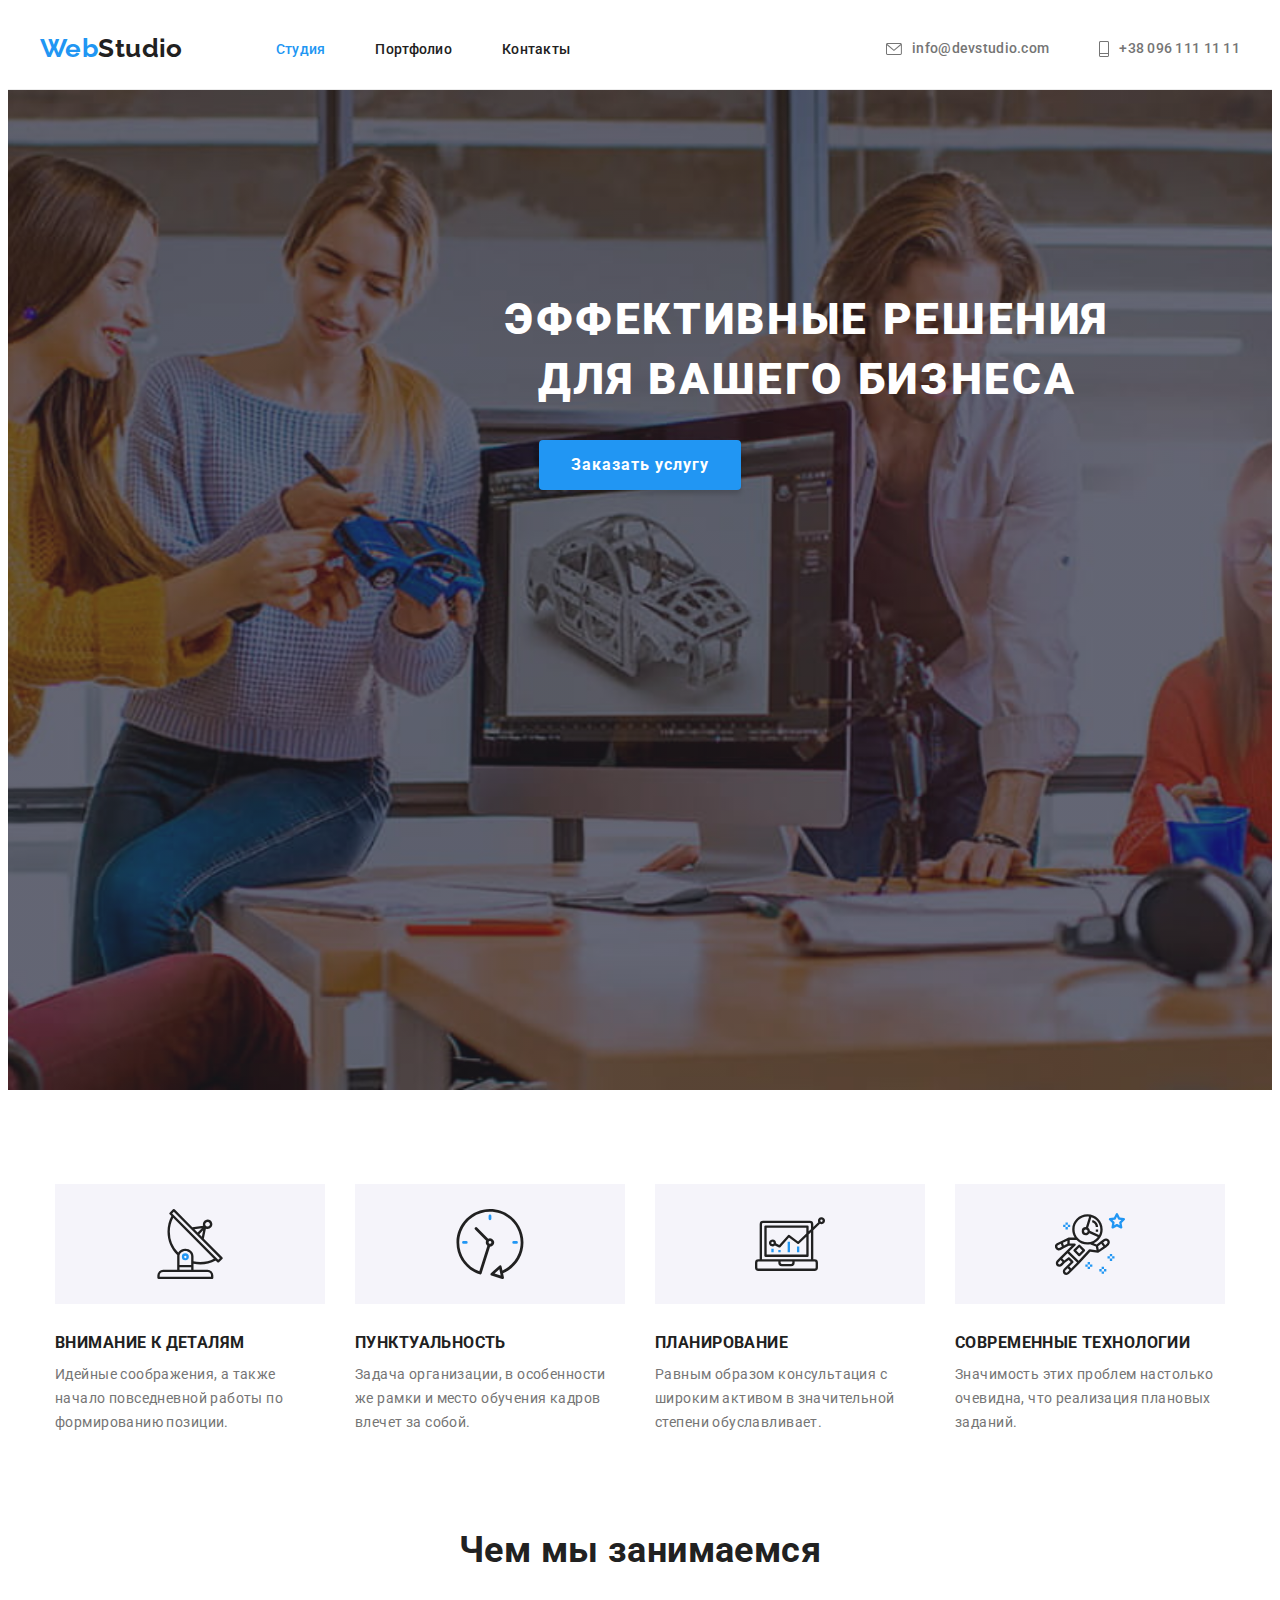
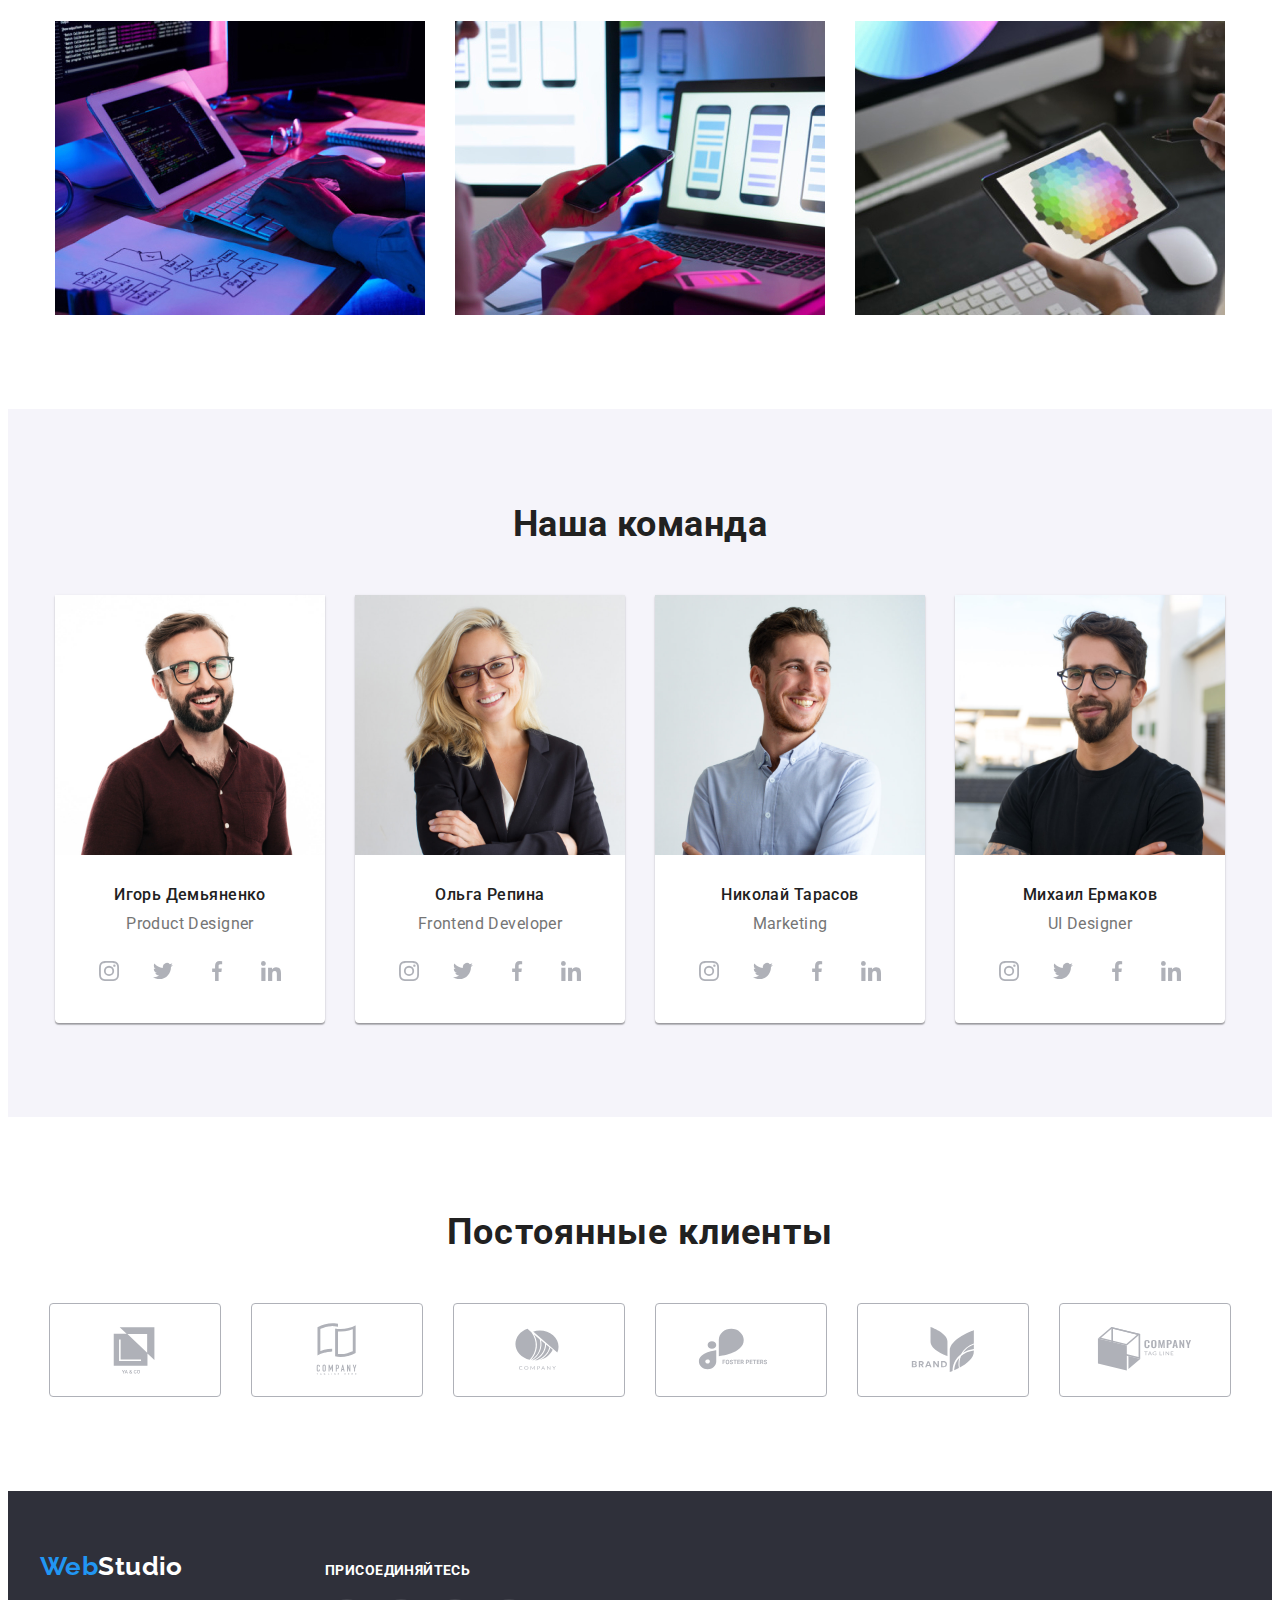
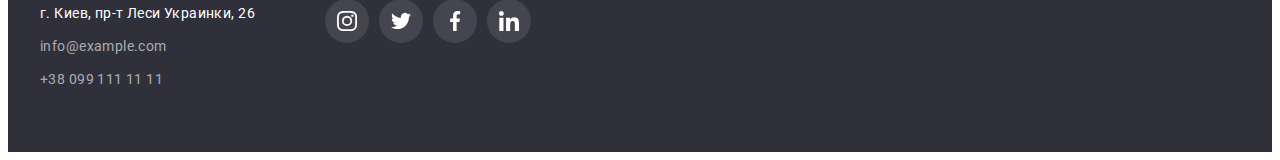
==== index.html @ 11eaf8f4 "Adds files from previous HW" ====
<!DOCTYPE html>
<html lang="ru">
<head>
  <meta charset="UTF-8">
  <meta http-equiv="X-UA-Compatible" content="IE=edge">
  <meta name="viewport" content="width=device-width, initial-scale=1.0">
  <title>Студия</title>
  <link rel="preconnect" href="https://fonts.googleapis.com">
  <link rel="preconnect" href="https://fonts.gstatic.com" crossorigin>
  <link href="https://fonts.googleapis.com/css2?family=Raleway:wght@700&family=Roboto:wght@400;500;700;900&display=swap" rel="stylesheet">
  <link rel="stylesheet" href="https://cdnjs.cloudflare.com/ajax/libs/modern-normalize/1.1.0/modern-normalize.min.css"
    integrity="sha512-wpPYUAdjBVSE4KJnH1VR1HeZfpl1ub8YT/NKx4PuQ5NmX2tKuGu6U/JRp5y+Y8XG2tV+wKQpNHVUX03MfMFn9Q=="
    crossorigin="anonymous" referrerpolicy="no-referrer" />
  <link rel="stylesheet" href="./css/styles.css">
</head>

<body>
      <header class="header">
        <div class="container header-wrap">
          <nav class="site-nav">
            <a href="./index.html" class="logo link"><span>Web</span>Studio</a>
            <ul class="nav-list list">
              <li class="nav-item"><a href="./index.html" class="nav-link link active-page">Cтудия</a></li>
              <li class="nav-item"><a href="./portfolio.html" class="nav-link link">Портфолио</a></li>
              <li class="nav-item"><a href="" class="nav-link link">Контакты</a></li>
            </ul>
          </nav>
          
          <ul class="header-contacts-list list">
            <li class="header-contacts-item">
              <a href="mailto:info@devstudio.com" class="header-contacts link">
                <svg class="contacts-icon" width="16" height="12">
                  <use href="./images/icons.svg#icon-envelope"></use>
                </svg>
                info@devstudio.com</a>
            </li>

            <li class="header-contacts-item">
              <a href="tel:+380961111111" class="header-contacts link">
                <svg class="contacts-icon" width="10" height="16">
                  <use href="./images/icons.svg#icon-phone"></use>
                </svg>
                +38 096 111 11 11</a>
            </li>
          </ul>
        </div>
      </header>
  
  <main>
      <section class="hero">
        <div class="hero-container">
          <h1 class="hero-title">Эффективные решения для вашего бизнеса</h1>
          <button type="button" class="hero-btn">Заказать услугу</button>
        </div>
      </section>


    <section class="section">
      <div class="container">
        <h2 class="visually-hidden" aria-hidden="true" tabindex="-1">Наши преимущества</h2>
        <ul class="advantages-list list">
          <li class="advantages-item">
            <div class="advantages-icon-container">
              <svg class="advantages-icon" width="70" height="70">
                <use href="./images/icons.svg#icon-radar"></use>
              </svg>
            </div>
            <h3 class="advantages-title">Внимание к деталям</h3>
            <p class="advantages-text">Идейные соображения, а также начало повседневной работы по формированию позиции.</p>
          </li>
          
          <li class="advantages-item">
            <div class="advantages-icon-container">
              <svg class="advantages-icon" width="70" height="70">
                <use href="./images/icons.svg#icon-clock"></use>
              </svg>
            </div>
            <h3 class="advantages-title">Пунктуальность</h3>
            <p class="advantages-text">Задача организации, в особенности же рамки и место обучения кадров влечет за собой.</p>
          </li>
          
          <li class="advantages-item">
            <div class="advantages-icon-container">
              <svg class="advantages-icon" width="70" height="70">
                <use href="./images/icons.svg#icon-diagram"></use>
              </svg>
            </div>
            <h3 class="advantages-title">Планирование</h3>
            <p class="advantages-text"> Равным образом консультация с широким активом в значительной степени обуславливает.</p>
          </li>
          
          <li class="advantages-item">
            <div class="advantages-icon-container">
              <svg class="advantages-icon" width="70" height="70">
                <use href="./images/icons.svg#icon-astronaut"></use>
              </svg>
            </div>
            <h3 class="advantages-title">Современные технологии</h3>
            <p class="advantages-text">Значимость этих проблем настолько очевидна, что реализация плановых заданий.</p>
          </li>
        </ul>
      </div>
    </section>

    <section class="section servises-section">
      <div class="container">
        <h2 class="services-title">Чем мы занимаемся</h2>
        <ul class="services-list list">
          <li class="services-item">
            <img src="./images/img1.jpeg" alt="Руки на клавиатуре. На экране код." width="370">
          </li>
          
          <li class="services-item">
            <img src="./images/img2.jpeg" alt="Человек работает за ноутбуком. В руках держит телефон. На экране ноутбука изображен макет контента на трех экранах телефонов" width="370">
          </li>
          
          <li class="services-item">
            <img src="./images/img3.jpeg" alt="Человек держит в руках планшет с палитрой цветов" width="370">
          </li>
        </ul>
      </div>
    </section>

    <section class="section team-section">
      <div class="container">
        <h2 class="team-title">Наша команда</h2>
        <ul class="team-list list">

          <li class="team-item">
            <img src="./images/demiyanenko1.jpeg" alt="Фото Игоря Демьяненка" width="270">
            <div class="team-item-content">
              <h3 class="team-name">Игорь Демьяненко</h3>
              <p class="team-position" lang="en">Product Designer</p>
              <ul class="team-socials-list list">
                <li class="team-socials-item">
                  <a href="" class="team-socials-link">
                    <svg class="team-socials-icon" width="20" height="20">
                      <use href="./images/icons.svg#icon-instagram"></use>
                    </svg>
                  </a>
                </li>

                <li class="team-socials-item">
                  <a href="" class="team-socials-link">
                    <svg class="team-socials-icon" width="20" height="20">
                      <use href="./images/icons.svg#icon-twitter"></use>
                    </svg>
                  </a>
                </li>

                <li class="team-socials-item">
                  <a href="" class="team-socials-link">
                    <svg class="team-socials-icon" width="20" height="20">
                      <use href="./images/icons.svg#icon-facebook"></use>
                    </svg>
                  </a>
                </li>

                <li class="team-socials-item">
                  <a href="" class="team-socials-link">
                    <svg class="team-socials-icon" width="20" height="20">
                      <use href="./images/icons.svg#icon-linkedin"></use>
                    </svg>
                  </a>
                </li>
              </ul>
            </div>
          </li>
          
          <li class="team-item">
            <img src="./images/repina2.jpeg" alt="Фото Ольги Репиной" width="270">
            <div class="team-item-content">
              <h3 class="team-name">Ольга Репина</h3>
              <p class="team-position" lang="en">Frontend Developer</p>

              <ul class="team-socials-list list">
                <li class="team-socials-item">
                  <a href="" class="team-socials-link">
                    <svg class="team-socials-icon" width="20" height="20">
                      <use href="./images/icons.svg#icon-instagram"></use>
                    </svg>
                  </a>
                </li>
              
                <li class="team-socials-item">
                  <a href="" class="team-socials-link">
                    <svg class="team-socials-icon" width="20" height="20">
                      <use href="./images/icons.svg#icon-twitter"></use>
                    </svg>
                  </a>
                </li>
              
                <li class="team-socials-item">
                  <a href="" class="team-socials-link">
                    <svg class="team-socials-icon" width="20" height="20">
                      <use href="./images/icons.svg#icon-facebook"></use>
                    </svg>
                  </a>
                </li>
              
                <li class="team-socials-item">
                  <a href="" class="team-socials-link">
                    <svg class="team-socials-icon" width="20" height="20">
                      <use href="./images/icons.svg#icon-linkedin"></use>
                    </svg>
                  </a>
                </li>
              </ul>
            </div>
          </li>
          
          <li class="team-item">
            <img src="./images/tarasov3.jpeg" alt="Фото Николая Тарасова" width="270">
            <div class="team-item-content">
              <h3 class="team-name">Николай Тарасов</h3>
              <p class="team-position" lang="en">Marketing</p>

              <ul class="team-socials-list list">
                <li class="team-socials-item">
                  <a href="" class="team-socials-link">
                    <svg class="team-socials-icon" width="20" height="20">
                      <use href="./images/icons.svg#icon-instagram"></use>
                    </svg>
                  </a>
                </li>
              
                <li class="team-socials-item">
                  <a href="" class="team-socials-link">
                    <svg class="team-socials-icon" width="20" height="20">
                      <use href="./images/icons.svg#icon-twitter"></use>
                    </svg>
                  </a>
                </li>
              
                <li class="team-socials-item">
                  <a href="" class="team-socials-link">
                    <svg class="team-socials-icon" width="20" height="20">
                      <use href="./images/icons.svg#icon-facebook"></use>
                    </svg>
                  </a>
                </li>
              
                <li class="team-socials-item">
                  <a href="" class="team-socials-link">
                    <svg class="team-socials-icon" width="20" height="20">
                      <use href="./images/icons.svg#icon-linkedin"></use>
                    </svg>
                  </a>
                </li>
              </ul>
            </div>
          </li>
          
          <li class="team-item">
            <img src="./images/yermakov4.jpeg" alt="Фото Михаила Ермакова" width="270">
            <div class="team-item-content">
              <h3 class="team-name">Михаил Ермаков</h3>
              <p class="team-position" lang="en">UI Designer</p>

              <ul class="team-socials-list list">
                <li class="team-socials-item">
                  <a href="" class="team-socials-link">
                    <svg class="team-socials-icon" width="20" height="20">
                      <use href="./images/icons.svg#icon-instagram"></use>
                    </svg>
                  </a>
                </li>
              
                <li class="team-socials-item">
                  <a href="" class="team-socials-link">
                    <svg class="team-socials-icon" width="20" height="20">
                      <use href="./images/icons.svg#icon-twitter"></use>
                    </svg>
                  </a>
                </li>
              
                <li class="team-socials-item">
                  <a href="" class="team-socials-link">
                    <svg class="team-socials-icon" width="20" height="20">
                      <use href="./images/icons.svg#icon-facebook"></use>
                    </svg>
                  </a>
                </li>
              
                <li class="team-socials-item">
                  <a href="" class="team-socials-link">
                    <svg class="team-socials-icon" width="20" height="20">
                      <use href="./images/icons.svg#icon-linkedin"></use>
                    </svg>
                  </a>
                </li>
              </ul>
            </div>
          </li>
        </ul>
      </div>
    </section>

<section class="section">
  <div class="clients-container container">
    <h2 class="clients-title">Постоянные клиенты</h2>
    <ul class="clients-list list">
      <li class="clients-item">
        <a href="" class="clients-link link">
          <svg class="clients-logo" width="106" height="60">
            <use href="./images/icons.svg#icon-client1"></use>
          </svg>
        </a>
      </li>

      <li class="clients-item">
        <a href="" class="clients-link link">
          <svg class="clients-logo" width="106" height="60">
            <use href="./images/icons.svg#icon-client2"></use>
          </svg>
        </a>
      </li>

      <li class="clients-item">
        <a href="" class="clients-link link">
          <svg class="clients-logo" width="106" height="60">
            <use href="./images/icons.svg#icon-client3"></use>
          </svg>
        </a>
      </li>

      <li class="clients-item">
        <a href="" class="clients-link link">
          <svg class="clients-logo" width="106" height="60">
            <use href="./images/icons.svg#icon-client4"></use>
          </svg>
        </a>
      </li>

      <li class="clients-item">
        <a href="" class="clients-link link">
          <svg class="clients-logo" width="106" height="60">
            <use href="./images/icons.svg#icon-client5"></use>
          </svg>
        </a>
      </li>

      <li class="clients-item">
        <a href="" class="clients-link link">
          <svg class="clients-logo" width="106" height="60">
            <use href="./images/icons.svg#icon-client6"></use>
          </svg>
        </a>
      </li>
      
    </ul>
  </div>
</section>

  </main>

  <footer class="footer">
    <div class="container footer-container">
      <div class="footer-left">
        <a href="./index.html" class="footer-logo link"><span>Web</span>Studio</a>
        <address class="address">
          <ul class="address-list list">
            <li class="address-list-item"><a href="https://goo.gl/maps/qHLMZfje5KFmPhSk8" target="_blank"
                rel="noopener noreferrer nofollow" title="Открыть карту" class="address-link link">г. Киев, пр-т Леси
                Украинки, 26</a></li>
            <li class="address-list-item"><a href="mailto:info@example.com" class="address-mail link">info@example.com</a>
            </li>
            <li class="address-list-item"><a href="tel:+380991111111" class="address-tel link">+38 099 111 11 11</a></li>
          </ul>
        </address>
      </div>

      <div class="footer-right">
        <p class="footer-text">Присоединяйтесь</p>
        
        <ul class="footer-socials-list list">
          <li class="footer-socials-item">
            <a href="" class="footer-socials-link">
              <svg class="footer-socials-icon" width="20" height="20">
                <use href="./images/icons.svg#icon-instagram"></use>
              </svg>
            </a>
          </li>

          <li class="footer-socials-item">
            <a href="" class="footer-socials-link">
              <svg class="footer-socials-icon" width="20" height="20">
                <use href="./images/icons.svg#icon-twitter"></use>
              </svg>
            </a>
          </li>

          <li class="footer-socials-item">
            <a href="" class="footer-socials-link">
              <svg class="footer-socials-icon" width="20" height="20">
                <use href="./images/icons.svg#icon-facebook"></use>
              </svg>
            </a>
          </li>

          <li class="footer-socials-item">
            <a href="" class="footer-socials-link">
              <svg class="footer-socials-icon" width="20" height="20">
                <use href="./images/icons.svg#icon-linkedin"></use>
              </svg>
            </a>
          </li>
        </ul>
      </div>
      
    </div>
  </footer>

</body>
</html>
---- css/styles.css ----
:root {
  --primary-text-color: #757575;
  --title-text-color: #212121;
  --primary-accent-color: #2196f3;
  --secondary-accent-color: #ffffff;
  --contacts-transparent-color: rgba(255, 255, 255, 0.6);
  --primary-background-color: #ffffff;
  --secondary-background-color: #f5f4fa;
  --footer-backgrounf-color: #2f303a;
  --icon-bg: #ffffff;
  --icon-color: #afb1b8;
  --advantages-icon-bg: #f5f4fa;
}

/* -------- General ---------------- */

body {
  font-family: 'Roboto', sans-serif;
  background-color: var(--primary-background-color);
  color: var(--primary-text-color);
  font-size: 14px;
  letter-spacing: 0.03em;
}

p,
h1,
h2,
h3,
h4,
h5,
h6 {
  margin: 0;
}

ul {
  margin: 0;
  padding: 0;
}
img {
  display: block;
  max-width: 100%;
  height: auto;
}

button {
  cursor: pointer;
}

.link {
  text-decoration: none;
  display: inline-block;
}

.link:visited {
  color: none;
}

.list {
  list-style: none;
}

.visually-hidden {
  position: absolute;
  white-space: nowrap;
  width: 1px;
  height: 1px;
  overflow: hidden;
  border: 0;
  padding: 0;
  clip: rect(0 0 0 0);
  clip-path: inset(50%);
  margin: -1px;
}

.container {
  width: 1200px;
  margin-left: auto;
  margin-right: auto;
  padding-left: 15px;
  padding-right: 15px;
}

.section {
  padding-top: 94px;
  padding-bottom: 94px;
}

/* --------- Header section -----------------------*/

/* Site navigation */

.header {
  display: flex;
  align-items: center;
  border-bottom: 1px solid #ececec;
}

.header-wrap {
  display: flex;
  align-items: center;
}

.site-nav {
  display: flex;
  align-items: center;
}

.nav-list {
  display: flex;
}

.logo {
  padding-top: 25px;
  padding-bottom: 25px;
  margin-right: 93px;

  font-family: Raleway;
  color: var(--title-text-color);
  font-weight: 700;
  font-size: 26px;
  line-height: 1.2;
}

.logo > span {
  color: var(--primary-accent-color);
}

.nav-item:not(:last-child) {
  margin-right: 50px;
}

.nav-link {
  color: var(--title-text-color);
  font-weight: 500;
  line-height: 1.15;
  letter-spacing: 0.02em;
  padding-top: 32px;
  padding-bottom: 32px;
  display: block;
}

.nav-link:hover,
.nav-link:focus {
  color: var(--primary-accent-color);
}

.nav-link.active-page {
  color: var(--primary-accent-color);
}

.header-contacts-list {
  display: flex;
  margin-left: auto;
}

.header-contacts-item + .header-contacts-item {
  margin-left: 50px;
}

.header-contacts {
  display: flex;
  align-items: center;
  padding-top: 32px;
  padding-bottom: 32px;

  color: var(--primary-text-color);
  font-weight: 500;
  line-height: 1.14;
  letter-spacing: 0.02em;
}

.header-contacts:hover,
.header-contacts:focus {
  color: var(--primary-accent-color);
}

.contacts-icon {
  margin-right: 10px;
  fill: currentColor;
}

/* ----------- Main page styles ---------------*/

.hero-container {
  max-width: 1600px;
  min-height: 600px;
  margin-left: auto;
  margin-right: auto;
  padding: 200px 452px;

  background-color: #c4c4c4;
  background-image: linear-gradient(to right, rgba(47, 48, 58, 0.4), rgba(47, 48, 58, 0.4)),
    url(../images/hero-bg.jpeg);
  background-repeat: no-repeat;
  background-position: center;
  background-size: cover;
  text-align: center;
}

.hero-title {
  margin-bottom: 30px;
  width: 694px;

  color: var(--secondary-accent-color);
  font-weight: 900;
  font-size: 44px;
  line-height: 1.36;
  letter-spacing: 0.06em;
  text-transform: uppercase;
}

.hero-btn {
  padding: 10px 32px;
  border-radius: 4px;
  min-width: 200px;

  background-color: var(--primary-accent-color);
  color: var(--secondary-accent-color);
  font-family: inherit;
  font-weight: 700;
  font-size: 16px;
  line-height: 1.88;
  letter-spacing: 0.06em;
  box-shadow: 0px 4px 4px rgba(0, 0, 0, 0.15);
  border: none;
}

.hero-btn:hover,
.hero-btn:focus {
  background: #188ce8;
  box-shadow: 0px 4px 4px rgba(0, 0, 0, 0.15);
  border-radius: 4px;
}

.advantages-list {
  display: flex;
  justify-content: center;
  flex-wrap: wrap;
}

.advantages-item:not(:last-child) {
  margin-right: 30px;
}

.advantages-item {
  width: 270px;
}

.advantages-icon-container {
  display: flex;
  align-items: center;
  justify-content: center;
  background-color: var(--advantages-icon-bg);
  width: 270px;
  height: 120px;
}

.advantages-icon {
  object-position: 50% 50%;
}

.advantages-title {
  margin-bottom: 10px;
}

.servises-section {
  padding-top: 0;
}

.services-title {
  font-weight: 700;
  font-size: 36px;
  line-height: 1.17;
  text-align: center;
  color: var(--title-text-color);
  margin-bottom: 50px;
}

.services-list {
  display: flex;
  justify-content: center;
}

.services-item + .services-item {
  margin-left: 30px;
}

.advantages-title {
  font-weight: 700;
  line-height: 1.14;
  text-transform: uppercase;
  color: var(--title-text-color);
  margin-top: 30px;
  margin-bottom: 10px;
}

.advantages-text {
  line-height: 1.71;
}

.team-section {
  background-color: var(--secondary-background-color);
}

.team-title {
  font-weight: 700;
  font-size: 36px;
  line-height: 1.17;
  text-align: center;
  color: var(--title-text-color);
  margin-bottom: 50px;
}

.team-list {
  display: flex;
  justify-content: center;
}

.team-item-content {
  padding: 30px 0;
}

.team-item {
  background-color: #fff;
  box-shadow: 0px 1px 3px rgba(0, 0, 0, 0.12), 0px 1px 1px rgba(0, 0, 0, 0.14),
    0px 2px 1px rgba(0, 0, 0, 0.2);
  border-radius: 0px 0px 4px 4px;
}

.team-item + .team-item {
  margin-left: 30px;
}

.team-name {
  font-weight: 500;
  font-size: 16px;
  line-height: 1.19;
  text-align: center;
  color: var(--title-text-color);
  margin-bottom: 10px;
}

.team-position {
  margin-bottom: 16px;

  font-size: 16px;
  line-height: 1.19;
  text-align: center;
}

.team-socials-list {
  display: flex;
  justify-content: center;
}

.team-socials-item {
  width: 44px;
  height: 44px;
}

.team-socials-item + .team-socials-item {
  margin-left: 10px;
}

.team-socials-link {
  display: flex;
  justify-content: center;
  align-items: center;
  width: 100%;
  height: 100%;
  border-radius: 50%;

  background-color: var(--icon-bg);
  color: var(--icon-color);
}

.team-socials-link:hover,
.team-socials-link:focus {
  background-color: var(--primary-accent-color);
  color: var(--secondary-accent-color);
}

.team-socials-icon {
  fill: currentColor;
}

/* ----- Main page - Our clients section  --------*/

.clients-title {
  margin-bottom: 50px;
  font-weight: 700;
  font-size: 36px;
  line-height: 1.17;
  text-align: center;
  letter-spacing: 0.03em;
  color: var(--title-text-color);
}

.clients-list {
  display: flex;
  justify-content: center;
}

.clients-item {
  display: flex;
  justify-content: center;
}

.clients-item + .clients-item {
  margin-left: 30px;
}

.clients-link {
  display: flex;
  justify-content: center;
  align-items: center;

  width: 170px;
  height: 92px;
  border: 1px solid var(--icon-color);
  border-radius: 4px;
  color: var(--icon-color);
}

.clients-link:hover,
.clients-link:focus {
  color: var(--primary-accent-color);
  border-color: currentColor;
}

.clients-logo {
  fill: currentColor;
}

/* ------------ Portfolio styles ----------*/

.btn-list {
  display: flex;
  justify-content: center;
  flex-wrap: wrap;
  margin-bottom: 50px;
}

.btn-list-item:not(:last-child) {
  margin-right: 8px;
}

.btn {
  border-radius: 4px;
  padding: 6px 22px;

  font-family: inherit;
  font-weight: 500;
  font-size: 16px;
  line-height: 1.62;
  letter-spacing: 0.03em;
  background-color: var(--secondary-background-color);
  color: var(--title-text-color);
  border: transparent;
}

.btn:hover,
.btn:focus {
  background-color: var(--primary-accent-color);
  color: var(--secondary-accent-color);
  box-shadow: 0px 3px 1px rgba(0, 0, 0, 0.1), 0px 1px 2px rgba(0, 0, 0, 0.08),
    0px 2px 2px rgba(0, 0, 0, 0.12);
}

.project-list {
  display: flex;
  flex-wrap: wrap;
  margin-left: -30px;
  margin-bottom: -30px;
}

.project-item {
  flex-basis: calc((100% - 90px) / 3);
  margin-left: 30px;
  margin-bottom: 30px;
}

.project-link {
  color: inherit;
}

.project-link:hover,
.project-link:focus {
  box-shadow: 0px 1px 1px rgba(0, 0, 0, 0.12), 0px 4px 4px rgba(0, 0, 0, 0.06),
    1px 4px 6px rgba(0, 0, 0, 0.16);
}

.project-img {
  max-width: 100%;
}

.project-item .project-title {
  margin-bottom: 4px;

  color: var(--title-text-color);
  font-weight: 700;
  font-size: 18px;
  line-height: 2;
  letter-spacing: 0.06em;
}

.project-item-content {
  padding-top: 20px;
  padding-bottom: 20px;
  padding-left: 24px;
  border-right: 1px solid #eeeeee;
  border-bottom: 1px solid #eeeeee;
  border-left: 1px solid #eeeeee;
}

.project-text {
  font-size: 16px;
  line-height: 1.88;
}

/* ------------ Footer styles -------------- */

.footer {
  background-color: var(--footer-backgrounf-color);
}

.footer-container {
  padding-top: 60px;
  padding-bottom: 60px;
  display: flex;
  align-items: baseline;
}

.footer-logo {
  display: block;
  margin-bottom: 20px;

  font-family: Raleway;
  color: var(--secondary-accent-color);
  font-weight: 700;
  font-size: 26px;
  line-height: 1.2;
}

.footer-logo > span {
  color: var(--primary-accent-color);
}

.address-list {
  font-style: normal;
  line-height: 1.71;
}

.address-list-item:not(:last-child) {
  margin-bottom: 9px;
}

.address-link {
  color: var(--secondary-accent-color);
}

.address-link:hover,
.address-link:focus {
  color: var(--primary-accent-color);
}

.address-mail,
.address-tel {
  color: var(--contacts-transparent-color);
}

.address-mail:hover,
.address-mail:focus,
.address-tel:hover,
.address-tel:focus {
  color: var(--primary-accent-color);
}

.footer-right {
  margin-left: 70px;
}

.footer-text {
  margin-bottom: 20px;

  font-weight: 700;
  font-size: 14px;
  line-height: 1.14;
  letter-spacing: 0.03em;
  text-transform: uppercase;
  color: var(--secondary-accent-color);
}

.footer-socials-list {
  display: flex;
  justify-content: center;
}

.footer-socials-item {
  display: flex;
  justify-content: center;
}

.footer-socials-item + .footer-socials-item {
  margin-left: 10px;
}

.footer-socials-link {
  display: flex;
  justify-content: center;
  align-items: center;
  width: 44px;
  height: 44px;
  border-radius: 50%;

  background-color: rgba(255, 255, 255, 0.1);
  color: var(--secondary-accent-color);
}

.footer-socials-icon {
  fill: currentColor;
}

.footer-socials-link:hover,
.footer-socials-link:focus {
  background-color: var(--primary-accent-color);
}
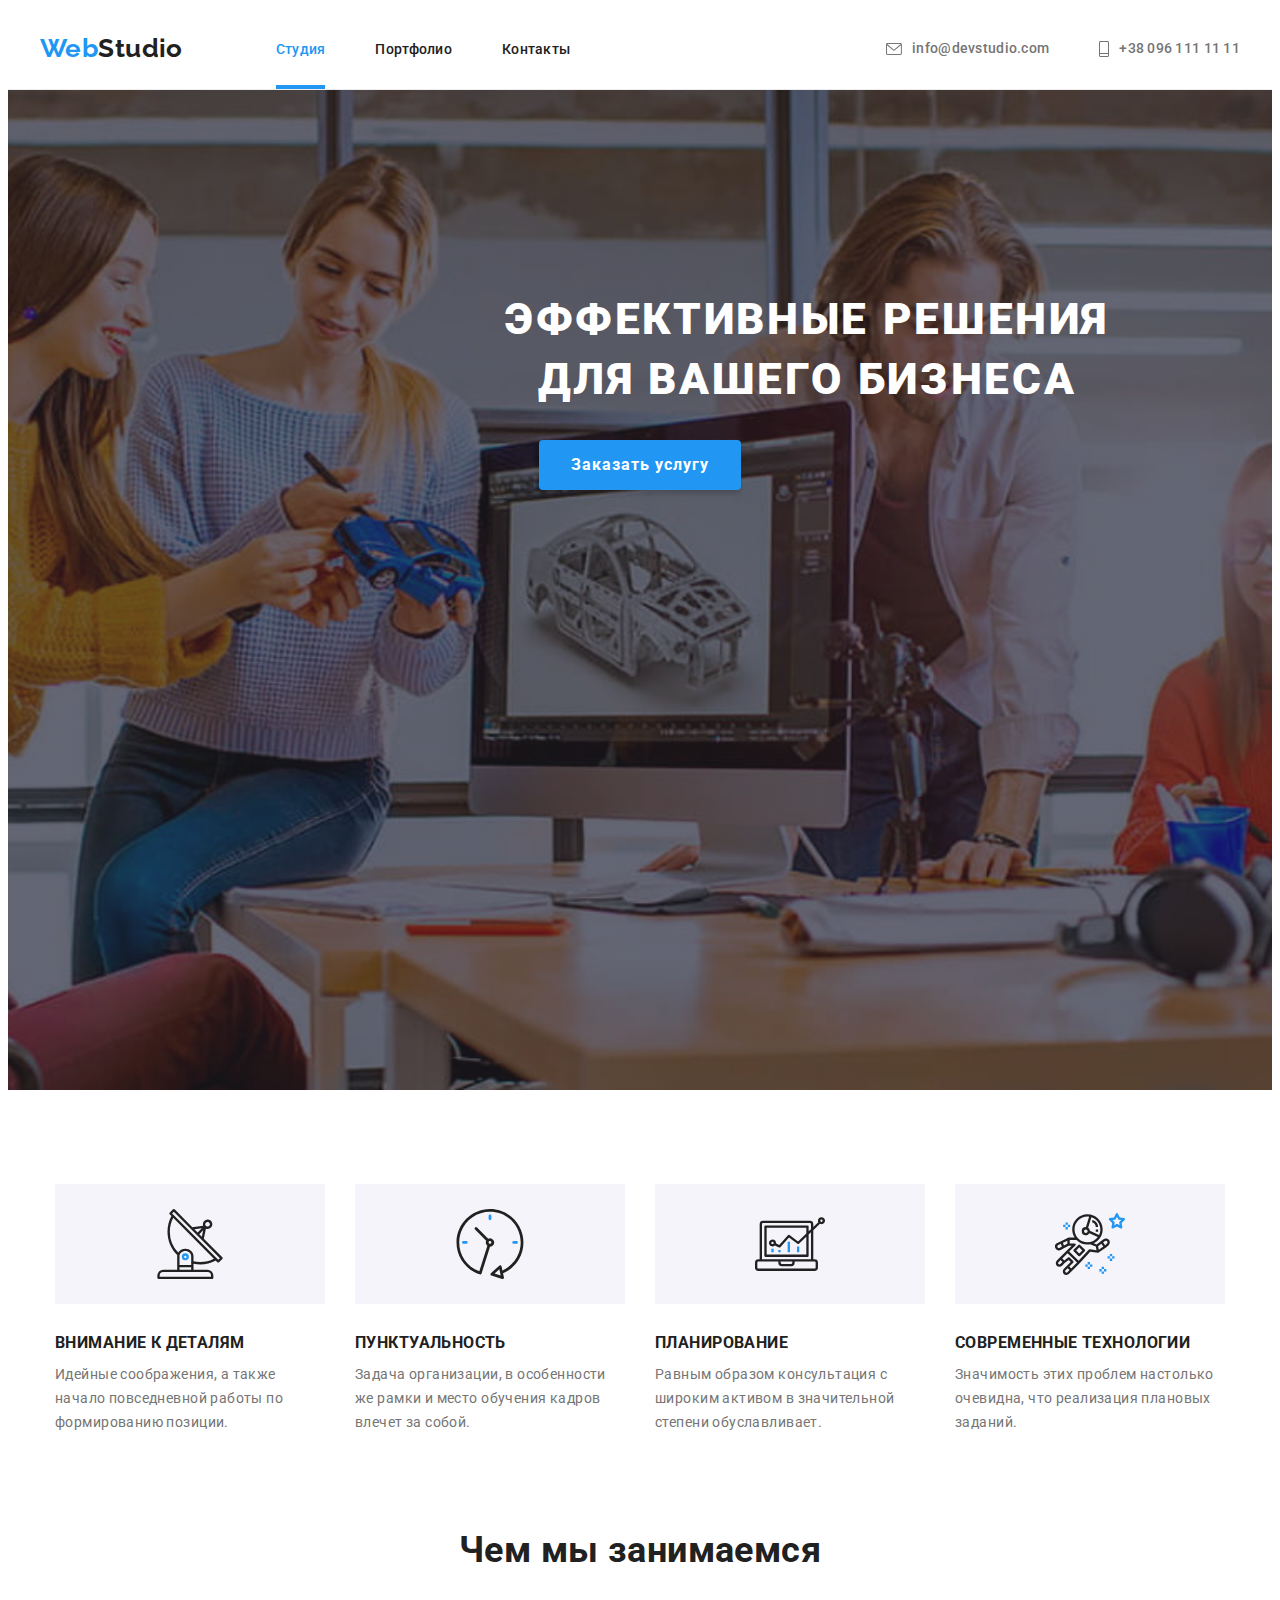
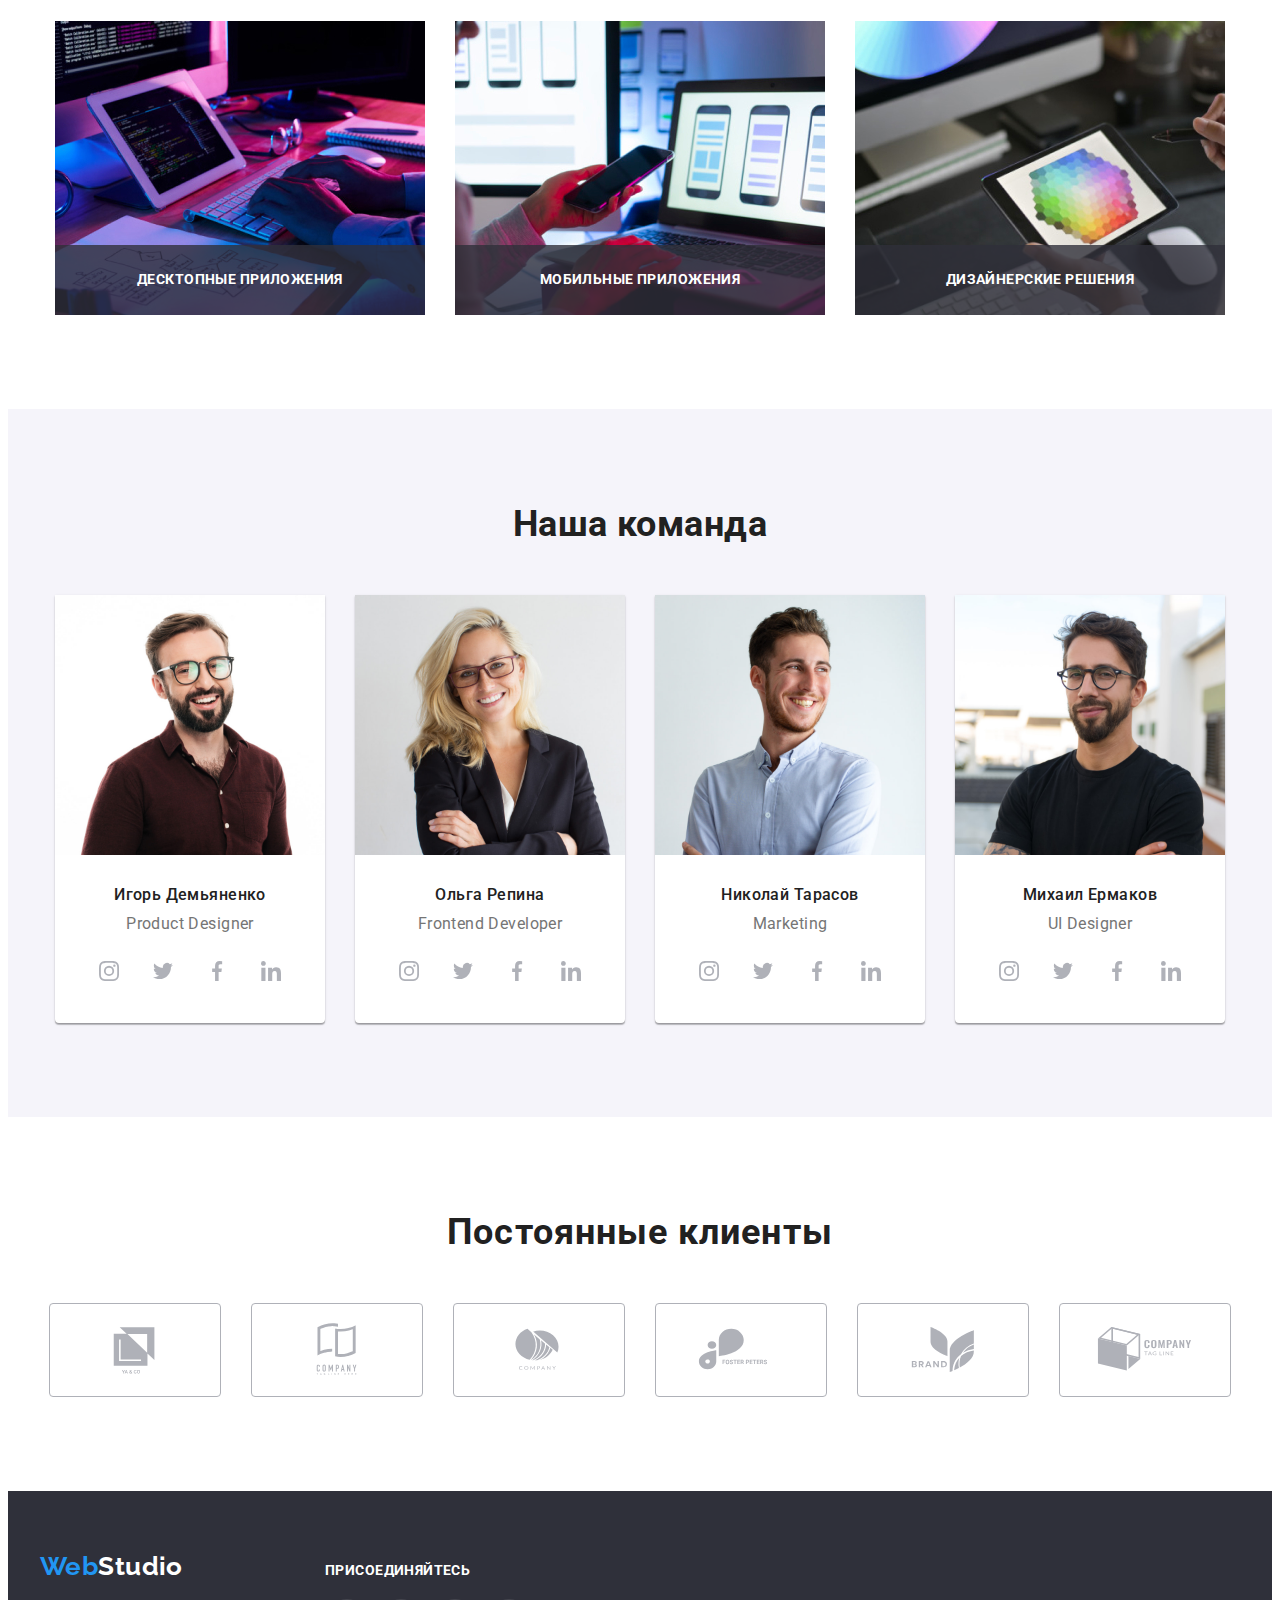
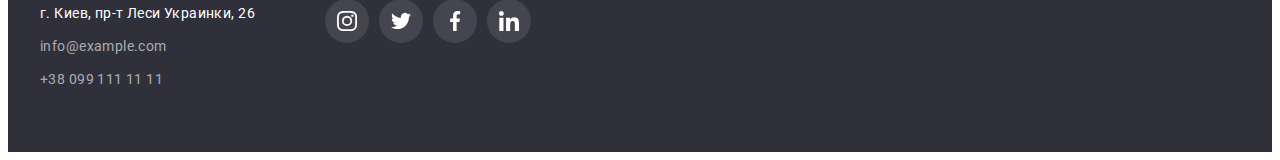
==== commit d0838289: "Adds main page's styles" ====
--- a/index.html
+++ b/index.html
@@ -108,14 +108,23 @@
         <ul class="services-list list">
           <li class="services-item">
             <img src="./images/img1.jpeg" alt="Руки на клавиатуре. На экране код." width="370">
+            <div class="services-banner">
+              <p class="servises-description">Десктопные приложения</p>
+            </div>
           </li>
           
           <li class="services-item">
             <img src="./images/img2.jpeg" alt="Человек работает за ноутбуком. В руках держит телефон. На экране ноутбука изображен макет контента на трех экранах телефонов" width="370">
+            <div class="services-banner">
+              <p class="servises-description">Мобильные приложения</p>
+            </div>
           </li>
           
           <li class="services-item">
             <img src="./images/img3.jpeg" alt="Человек держит в руках планшет с палитрой цветов" width="370">
+            <div class="services-banner">
+              <p class="servises-description">Дизайнерские решения</p>
+            </div>
           </li>
         </ul>
       </div>
--- a/css/styles.css
+++ b/css/styles.css
@@ -137,6 +137,7 @@
   padding-top: 32px;
   padding-bottom: 32px;
   display: block;
+  position: relative;
 }
 
 .nav-link:hover,
@@ -146,6 +147,24 @@
 
 .nav-link.active-page {
   color: var(--primary-accent-color);
+}
+
+.nav-link.active-page::after {
+  content: '';
+
+  position: absolute;
+  left: 0;
+  bottom: 0%;
+
+  display: block;
+  height: 4px;
+  width: 100%;
+  background-color: var(--primary-accent-color);
+
+  opacity
+}
+
+.active-page:hover::after {
 }
 
 .header-contacts-list {
@@ -285,6 +304,40 @@
   margin-left: 30px;
 }
 
+.services-item {
+  position: relative;
+}
+
+.services-banner {
+  position: absolute;
+  content: '';
+
+display: flex;
+align-items: center;
+justify-content: center;
+  
+  width: 100%;
+  height: 70px;
+  left: 0;
+  bottom: 0;
+  background: rgba(47, 48, 58, 0.8);
+}
+
+.servises-description {
+
+
+
+  font-weight: 700;
+font-size: 14px;
+line-height: 1.14;
+text-align: center;
+letter-spacing: 0.03em;
+text-transform: uppercase;
+color: var(--secondary-accent-color);
+}
+
+
+
 .advantages-title {
   font-weight: 700;
   line-height: 1.14;
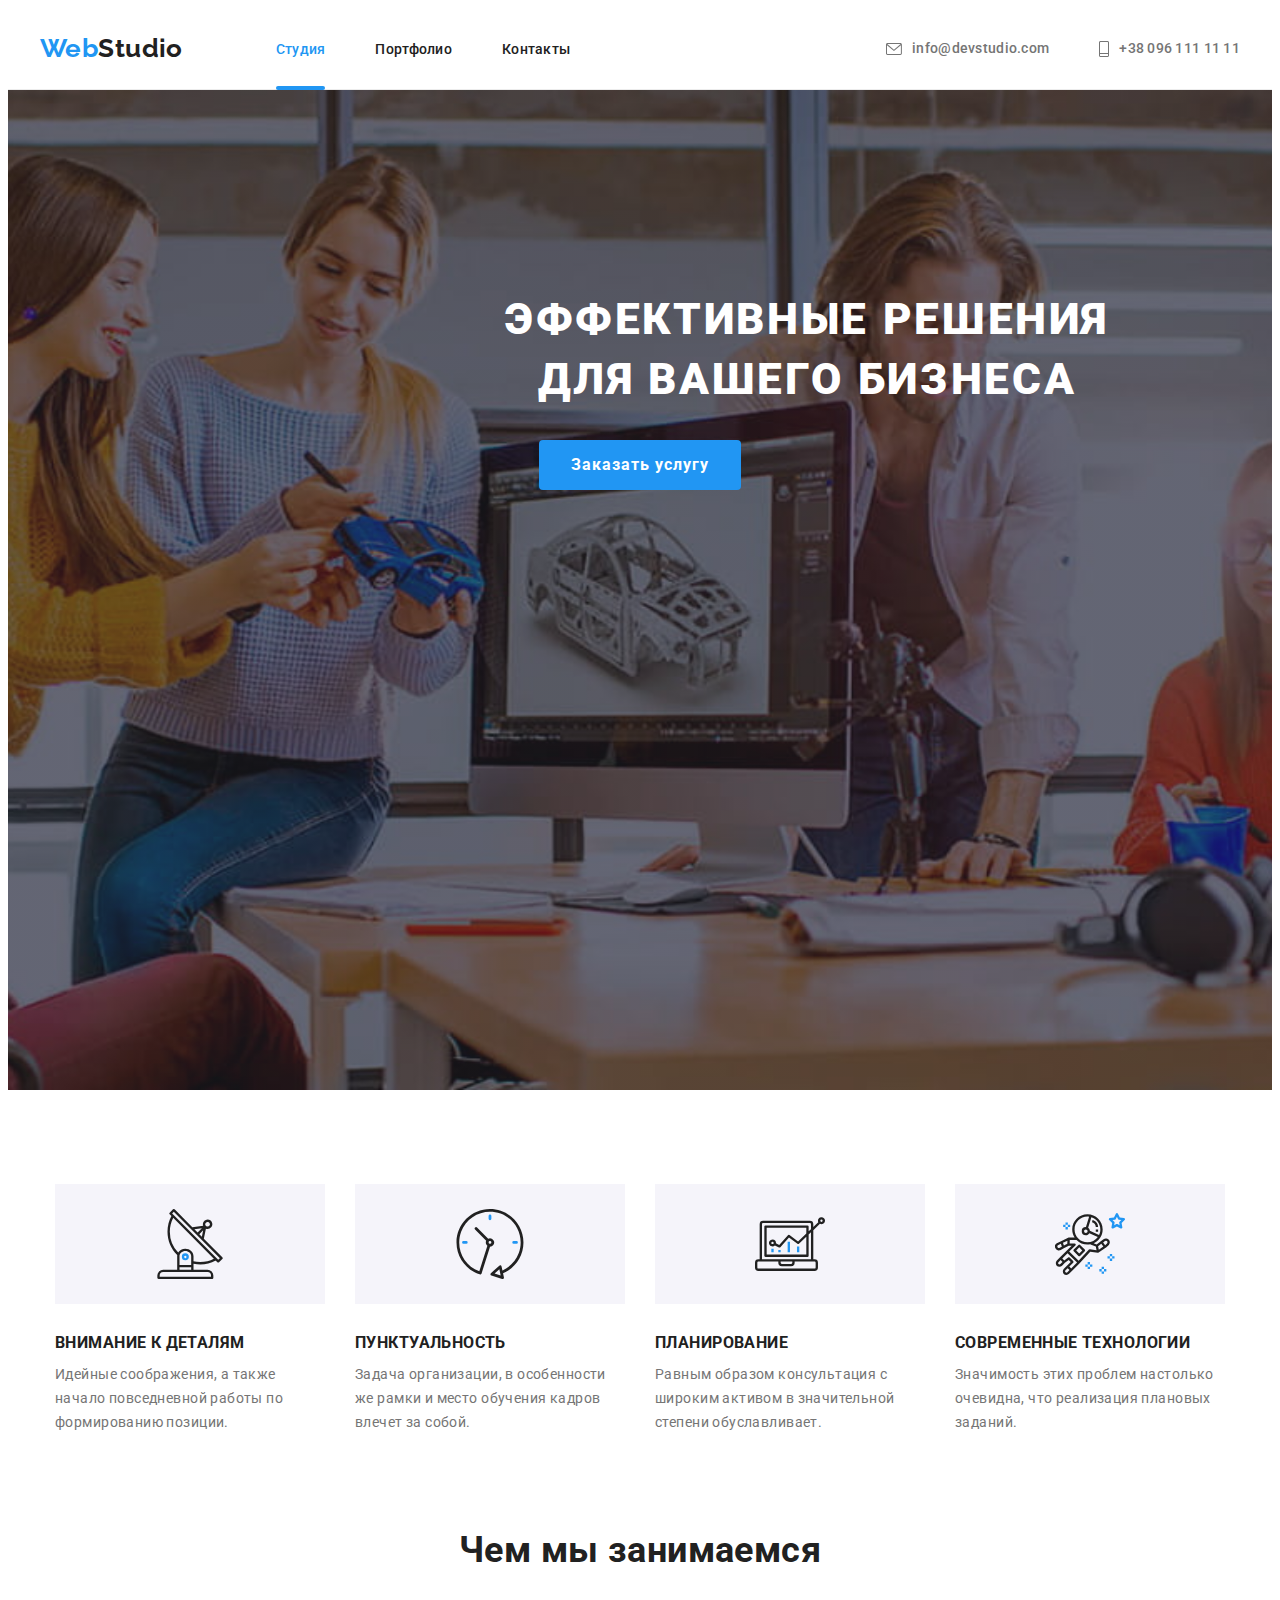
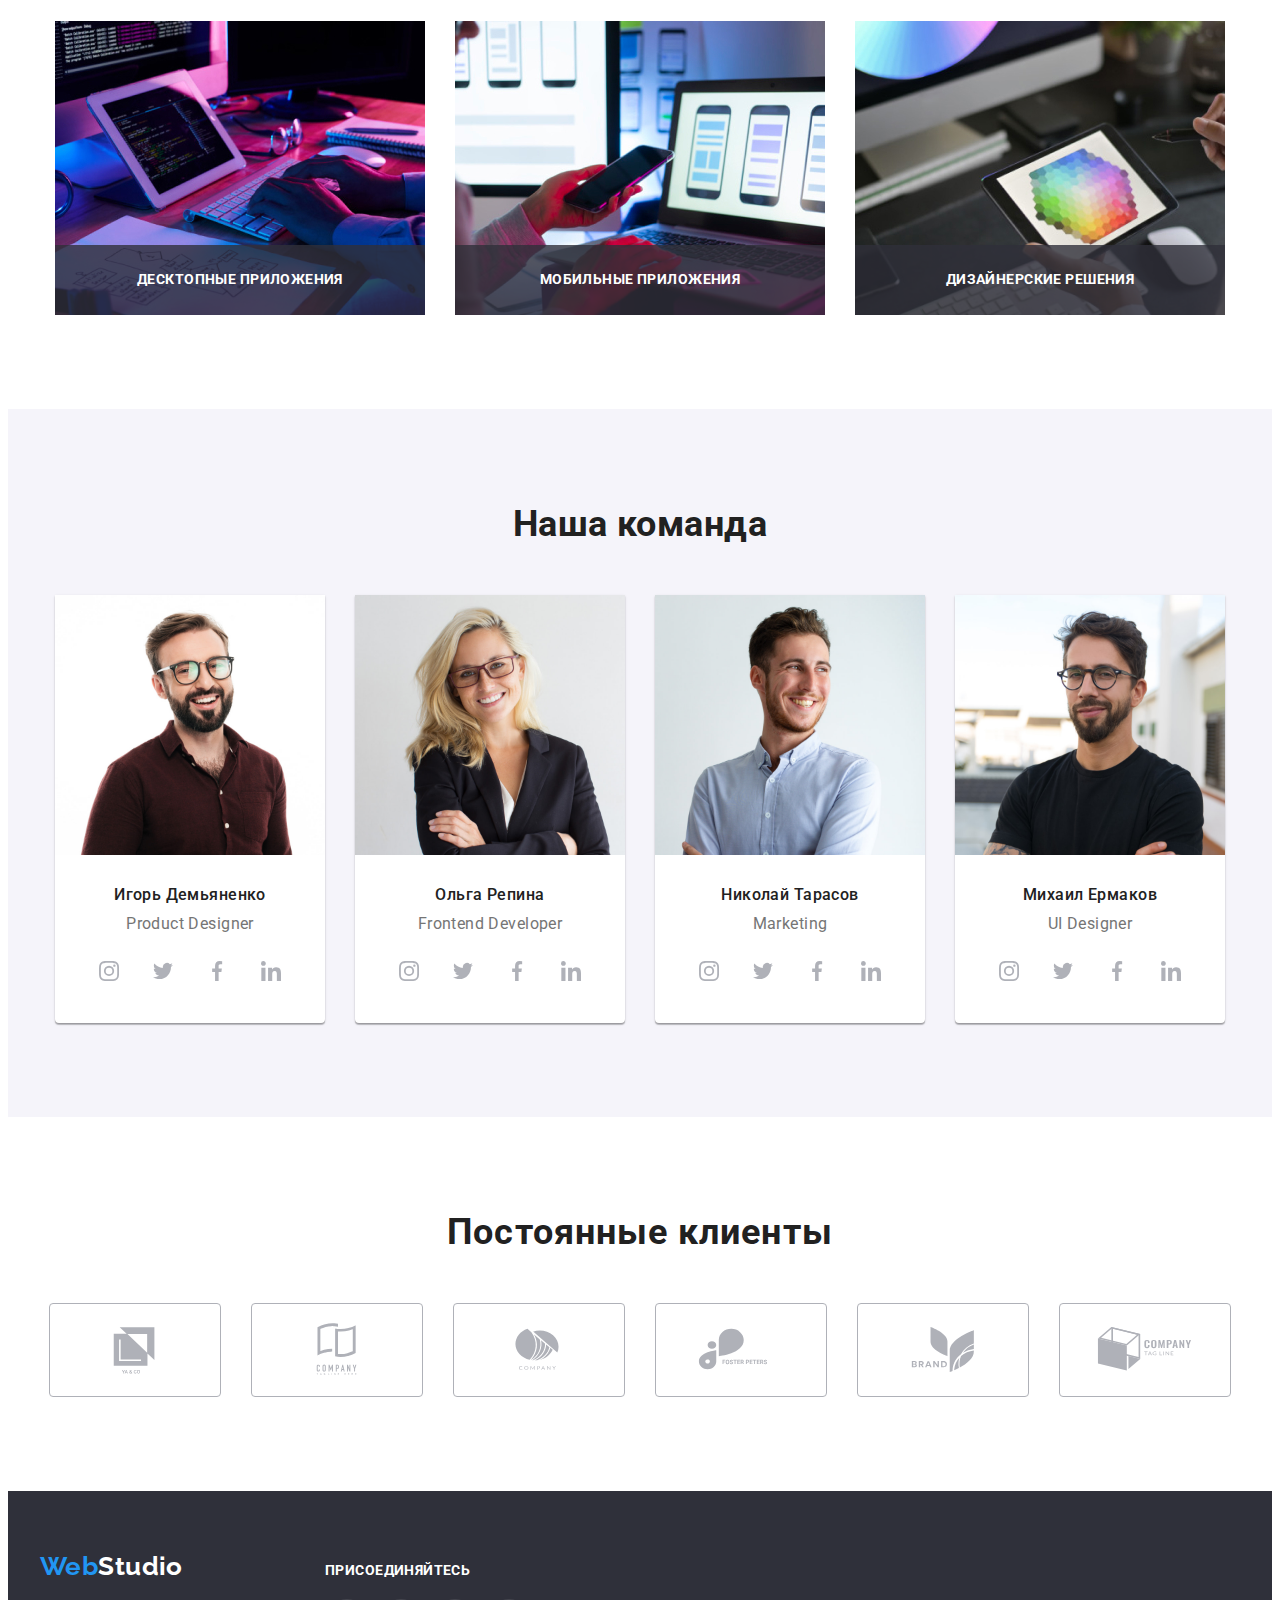
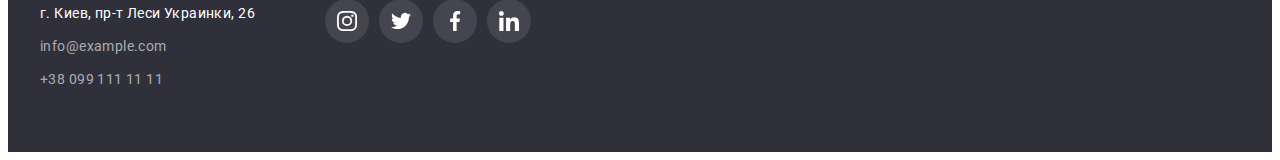
==== commit d654dde1: "Adds portfolio styles & modal window" ====
--- a/index.html
+++ b/index.html
@@ -50,7 +50,7 @@
       <section class="hero">
         <div class="hero-container">
           <h1 class="hero-title">Эффективные решения для вашего бизнеса</h1>
-          <button type="button" class="hero-btn">Заказать услугу</button>
+          <button type="button" class="hero-btn" data-modal-open>Заказать услугу</button>
         </div>
       </section>
 
@@ -416,9 +416,19 @@
           </li>
         </ul>
       </div>
-      
     </div>
   </footer>
 
+  <div class="backdrop is-hidden" data-modal>
+    <div class="modal">
+      <button type="button" class="modal-btn" data-modal-close>
+        <svg class="modal-icon-close" width="11" height="11">
+          <use href="./images/icons.svg#icon-close"></use>
+        </svg>
+      </button>
+    </div>
+  </div>
+    <script src="./js/modal.js"></script>
+
 </body>
 </html>--- a/css/styles.css
+++ b/css/styles.css
@@ -10,6 +10,9 @@
   --icon-bg: #ffffff;
   --icon-color: #afb1b8;
   --advantages-icon-bg: #f5f4fa;
+  --project-overlay-color: rgba(33, 150, 243, 0.9);
+  --transition-type-basic: cubic-bezier(0.4, 0, 0.2, 1);
+  --transition-duration: 250ms;
 }
 
 /* -------- General ---------------- */
@@ -138,6 +141,7 @@
   padding-bottom: 32px;
   display: block;
   position: relative;
+  transition: color var(--transition-duration) var(--transition-type-basic);
 }
 
 .nav-link:hover,
@@ -154,17 +158,12 @@
 
   position: absolute;
   left: 0;
-  bottom: 0%;
-
-  display: block;
+  bottom: -1px;
+
   height: 4px;
   width: 100%;
+  border-radius: 2px;
   background-color: var(--primary-accent-color);
-
-  opacity
-}
-
-.active-page:hover::after {
 }
 
 .header-contacts-list {
@@ -186,6 +185,7 @@
   font-weight: 500;
   line-height: 1.14;
   letter-spacing: 0.02em;
+  transition: color var(--transition-duration) var(--transition-type-basic);
 }
 
 .header-contacts:hover,
@@ -240,15 +240,15 @@
   font-size: 16px;
   line-height: 1.88;
   letter-spacing: 0.06em;
-  box-shadow: 0px 4px 4px rgba(0, 0, 0, 0.15);
   border: none;
+  transition: background-color var(--transition-duration) var(--transition-type-basic),
+    box-shadow var(--transition-duration) var(--transition-type-basic);
 }
 
 .hero-btn:hover,
 .hero-btn:focus {
-  background: #188ce8;
+  background-color: #188ce8;
   box-shadow: 0px 4px 4px rgba(0, 0, 0, 0.15);
-  border-radius: 4px;
 }
 
 .advantages-list {
@@ -312,10 +312,10 @@
   position: absolute;
   content: '';
 
-display: flex;
-align-items: center;
-justify-content: center;
-  
+  display: flex;
+  align-items: center;
+  justify-content: center;
+
   width: 100%;
   height: 70px;
   left: 0;
@@ -324,19 +324,14 @@
 }
 
 .servises-description {
-
-
-
-  font-weight: 700;
-font-size: 14px;
-line-height: 1.14;
-text-align: center;
-letter-spacing: 0.03em;
-text-transform: uppercase;
-color: var(--secondary-accent-color);
-}
-
-
+  font-weight: 700;
+  font-size: 14px;
+  line-height: 1.14;
+  text-align: center;
+  letter-spacing: 0.03em;
+  text-transform: uppercase;
+  color: var(--secondary-accent-color);
+}
 
 .advantages-title {
   font-weight: 700;
@@ -425,6 +420,8 @@
 
   background-color: var(--icon-bg);
   color: var(--icon-color);
+  transition: background-color var(--transition-duration) var(--transition-type-basic),
+    color var(--transition-duration) var(--transition-type-basic);
 }
 
 .team-socials-link:hover,
@@ -473,6 +470,8 @@
   border: 1px solid var(--icon-color);
   border-radius: 4px;
   color: var(--icon-color);
+  transition: color var(--transition-duration) var(--transition-type-basic),
+    border-color var(--transition-duration) var(--transition-type-basic);
 }
 
 .clients-link:hover,
@@ -510,6 +509,8 @@
   background-color: var(--secondary-background-color);
   color: var(--title-text-color);
   border: transparent;
+  transition: background-color var(--transition-duration) var(--transition-type-basic),
+    color var(--transition-duration) var(--transition-type-basic);
 }
 
 .btn:hover,
@@ -534,13 +535,63 @@
 }
 
 .project-link {
+  position: relative;
   color: inherit;
+  transition: box-shadow var(--transition-duration) var(--transition-type-basic);
 }
 
 .project-link:hover,
 .project-link:focus {
   box-shadow: 0px 1px 1px rgba(0, 0, 0, 0.12), 0px 4px 4px rgba(0, 0, 0, 0.06),
     1px 4px 6px rgba(0, 0, 0, 0.16);
+}
+
+.project-thumb {
+  position: relative;
+  overflow: hidden;
+}
+
+/* .project-thumb::before {
+  content: '';
+
+  position: absolute;
+  width: 100%;
+  height: 100%;
+  top: 0;
+  left: 0;
+  background-color: var(--project-overlay-color);
+  opacity: 0;
+} */
+
+/* .project-link:hover .project-thumb::before,
+.project-link:focus .project-thumb::before {
+  transform: translateY(0);
+} */
+
+.project-top-text {
+  position: absolute;
+  transform: translateY(100%);
+
+  width: 100%;
+  height: 100%;
+  top: 0;
+  left: 0;
+
+  font-weight: 400;
+  font-size: 18px;
+  line-height: 1.56;
+  letter-spacing: 0.03em;
+  padding: 63px 24px;
+
+  background-color: var(--project-overlay-color);
+  color: var(--secondary-accent-color);
+
+  transition: transform var(--transition-duration) var(--transition-type-basic);
+}
+
+.project-link:hover .project-top-text,
+.project-link:focus .project-top-text {
+  transform: translateY(0);
 }
 
 .project-img {
@@ -610,6 +661,7 @@
 
 .address-link {
   color: var(--secondary-accent-color);
+  transition: color var(--transition-duration) var(--transition-type-basic);
 }
 
 .address-link:hover,
@@ -620,6 +672,7 @@
 .address-mail,
 .address-tel {
   color: var(--contacts-transparent-color);
+  transition: color var(--transition-duration) var(--transition-type-basic);
 }
 
 .address-mail:hover,
@@ -668,6 +721,7 @@
 
   background-color: rgba(255, 255, 255, 0.1);
   color: var(--secondary-accent-color);
+  transition: background-color var(--transition-duration) var(--transition-type-basic);
 }
 
 .footer-socials-icon {
@@ -678,3 +732,52 @@
 .footer-socials-link:focus {
   background-color: var(--primary-accent-color);
 }
+
+/* ----------- Modal window ---------- */
+
+.backdrop {
+  position: fixed;
+  left: 0;
+  top: 0;
+
+  width: 100vw;
+  height: 100vh;
+  background-color: rgba(0, 0, 0, 0.2);
+}
+
+.modal {
+  position: absolute;
+
+  top: 50%;
+  left: 50%;
+  transform: translate(-50%, -50%);
+
+  width: 528px;
+  min-height: 581px;
+  background: #ffffff;
+  box-shadow: 0px 1px 3px rgba(0, 0, 0, 0.12), 0px 1px 1px rgba(0, 0, 0, 0.14),
+    0px 2px 1px rgba(0, 0, 0, 0.2);
+  border-radius: 4px;
+}
+
+.modal-btn {
+  position: absolute;
+  top: 8px;
+  right: 8px;
+
+  display: flex;
+  align-items: center;
+  justify-content: center;
+
+  width: 30px;
+  height: 30px;
+  border: 1px solid rgba(0, 0, 0, 0.1);
+  border-radius: 50%;
+  background-color: transparent;
+}
+
+.is-hidden {
+  opacity: 0;
+  pointer-events: none;
+  visibility: hidden;
+}
